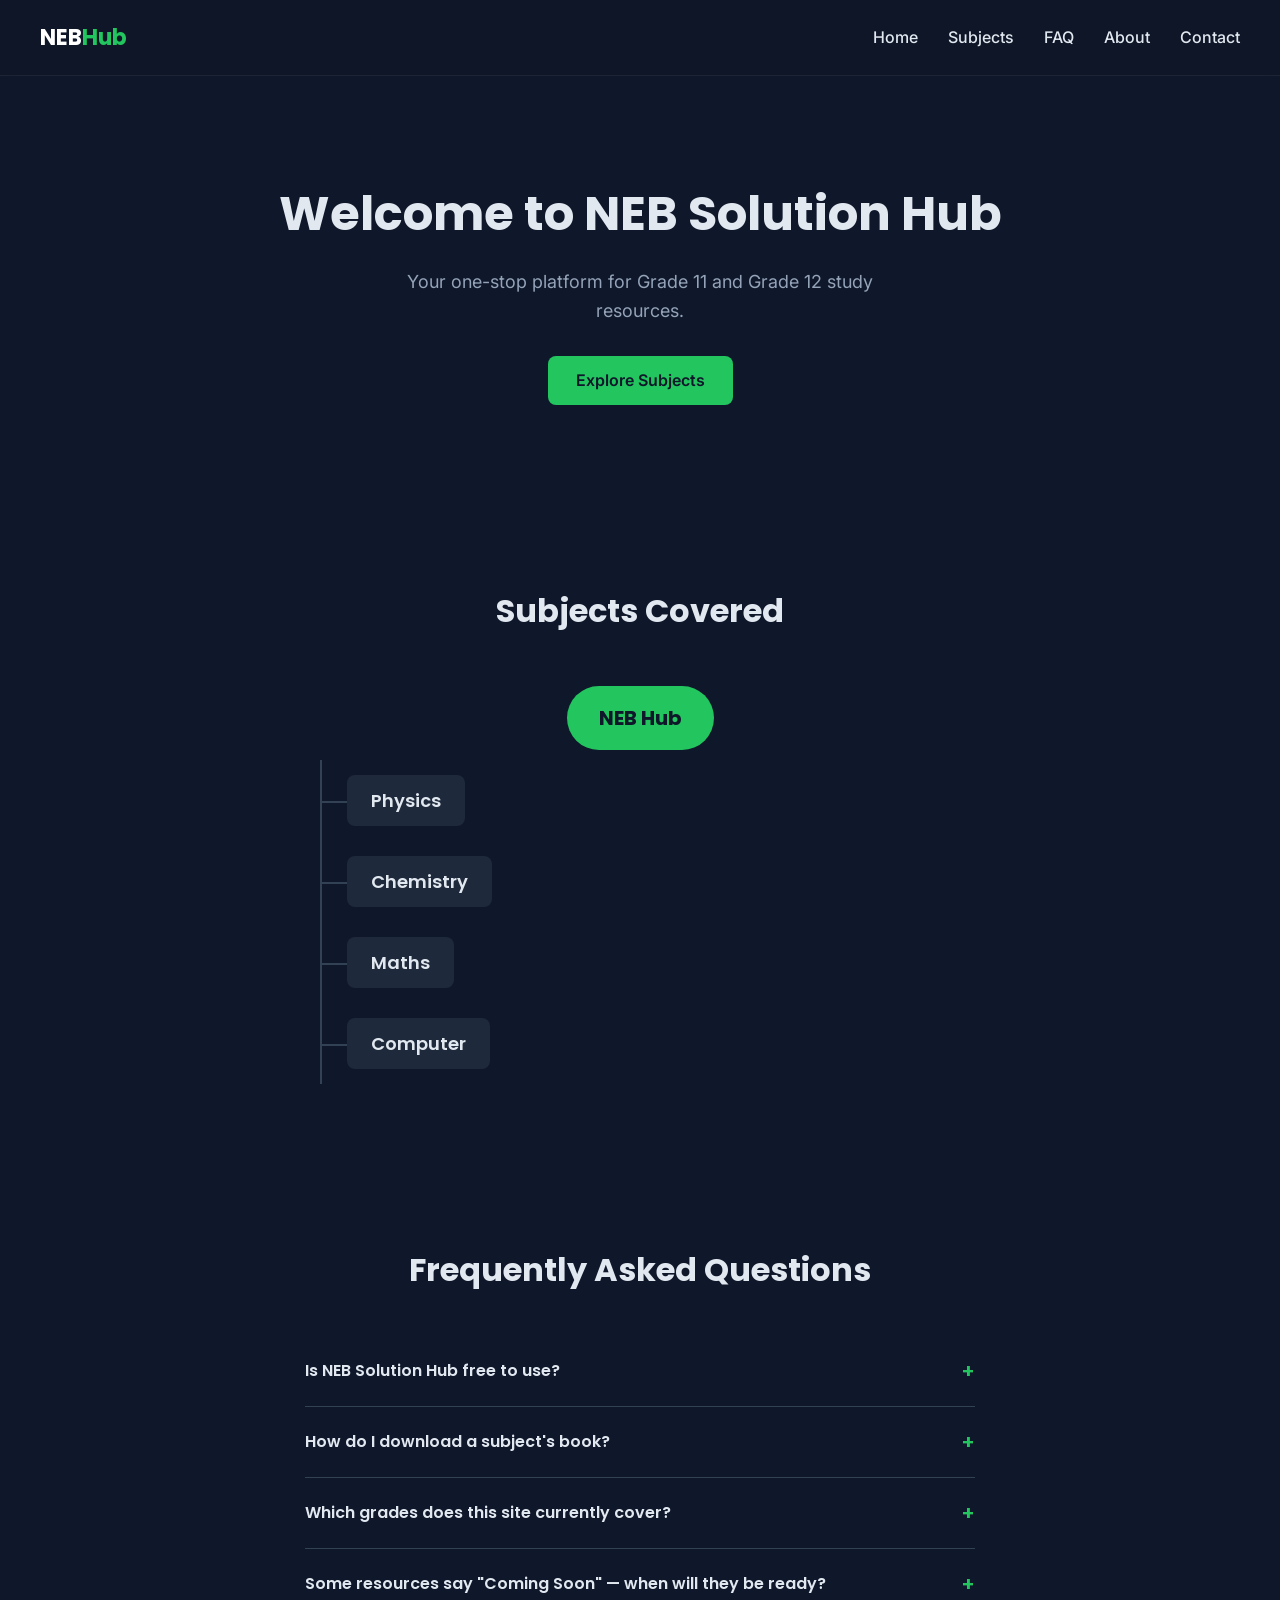
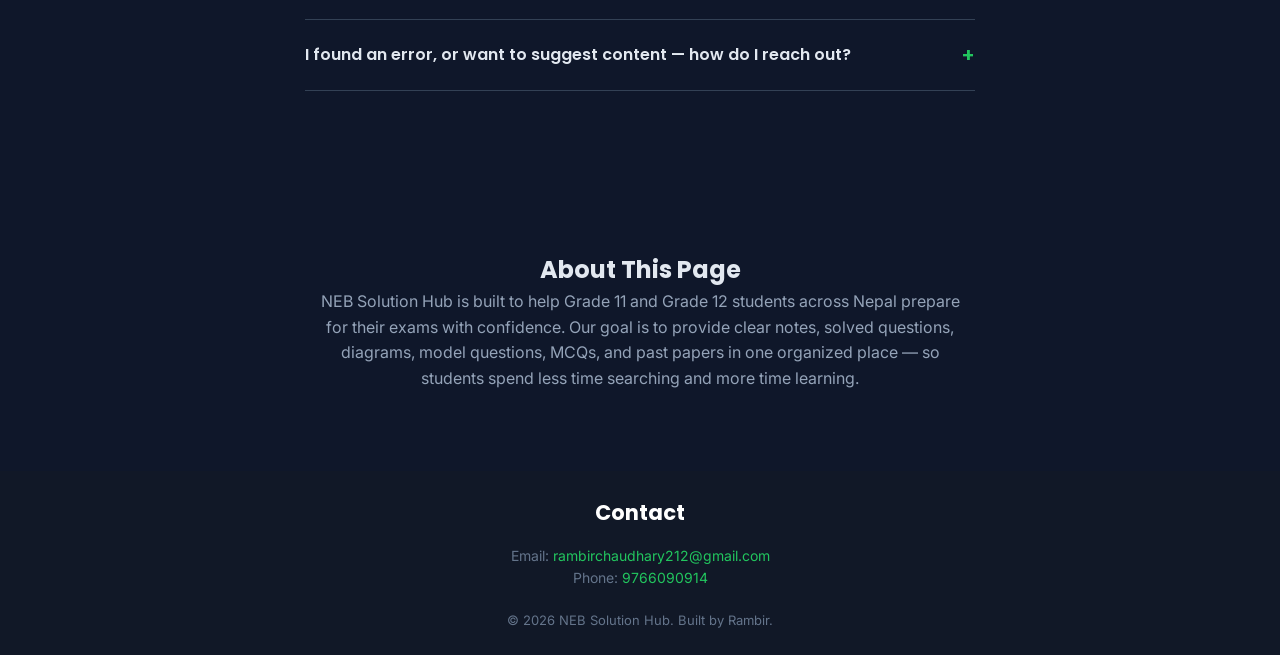
==== index.html @ 2cabda4e "Add Physics 2083 past paper with extracted diagrams" ====
<!DOCTYPE html>
<html lang="en">
<head>
    <meta charset="UTF-8">
    <meta name="viewport" content="width=device-width, initial-scale=1.0">
    <title>NEB Solution Hub — Grade 12 Study Resources</title>
    <meta name="description" content="Free notes, books, important questions, MCQs and past papers for NEB Grade 12 students in Nepal.">
    <link rel="preconnect" href="https://fonts.googleapis.com">
    <link href="https://fonts.googleapis.com/css2?family=Poppins:wght@400;600;700&family=Inter:wght@400;500&display=swap" rel="stylesheet">
    <link rel="stylesheet" href="style.css">
</head>
<body>

    <nav class="navbar">
        <div class="logo">NEB<span>Hub</span></div>
        <button class="hamburger" id="hamburger" aria-label="Toggle menu">☰</button>
        <ul class="nav-links" id="navLinks">
            <li><a href="#home">Home</a></li>
            <li><a href="#subjects">Subjects</a></li>
            <li><a href="#faq">FAQ</a></li>
            <li><a href="#about">About</a></li>
            <li><a href="#contact">Contact</a></li>
        </ul>
    </nav>

    <header class="hero reveal" id="home">
        <h1 class="glow">Welcome to NEB Solution Hub</h1>
        <p>Your one-stop platform for Grade 11 and Grade 12 study resources.</p>
        <a href="#subjects" class="btn">Explore Subjects</a>
    </header>

    <section class="subjects reveal" id="subjects" aria-label="Subjects">
        <h2>Subjects Covered</h2>
        <div class="mindmap" role="tree" aria-label="Subjects mindmap">
            <div class="mindmap-center">NEB Hub</div>

            <div class="branch" role="group">
                <button class="branch-node" role="treeitem" aria-expanded="false" aria-controls="physics-content">Physics</button>
                <ul class="branch-content" id="physics-content" role="group" aria-hidden="true">
                    <li><a href="https://drive.google.com/file/d/14cs50y17_Lu4z3P4TkeLwvMhn2gVadFA/preview" target="_blank" rel="noopener">Book</a></li>
                    <li class="sub-branch">
                        <button class="sub-node" aria-expanded="false" aria-controls="physics-notes">Notes</button>
                        <ul class="sub-content" id="physics-notes" aria-hidden="true">
                            <li><a href="#" class="disabled">Fluid Mechanics</a><span class="badge">Coming Soon</span></li>
                            <li><a href="#" class="disabled">Heat &amp; Thermodynamics</a><span class="badge">Coming Soon</span></li>
                            <li><a href="#" class="disabled">Magnetic Effect of Current</a><span class="badge">Coming Soon</span></li>
                            <li><a href="#" class="disabled">Electromagnetic Induction</a><span class="badge">Coming Soon</span></li>
                            <li><a href="#" class="disabled">Alternating Current</a><span class="badge">Coming Soon</span></li>
                            <li><a href="#" class="disabled">Wave Optics</a><span class="badge">Coming Soon</span></li>
                            <li><a href="#" class="disabled">Radioactivity</a><span class="badge">Coming Soon</span></li>
                            <li><a href="#" class="disabled">Recent Trends</a><span class="badge">Coming Soon</span></li>
                        </ul>
                    </li>
                    <li class="sub-branch">
                        <button class="sub-node" aria-expanded="false" aria-controls="physics-pyq">Past Year Questions</button>
                        <ul class="sub-content" id="physics-pyq" aria-hidden="true">
                            <li><a href="#" class="disabled">2080</a><span class="badge">Coming Soon</span></li>
                            <li><a href="#" class="disabled">2081</a><span class="badge">Coming Soon</span></li>
                            <li><a href="#" class="disabled">2082</a><span class="badge">Coming Soon</span></li>
                            <li><a href="physics-pyq-2083.html">2083</a></li>
                        </ul>
                    </li>
                    <li><a href="physics-important-questions.html">Important Questions</a></li>
                    <li><a href="#" class="disabled">MCQs</a><span class="badge">Coming Soon</span></li>
                </ul>
            </div>

            <div class="branch" role="group">
                <button class="branch-node" role="treeitem" aria-expanded="false" aria-controls="chem-content">Chemistry</button>
                <ul class="branch-content" id="chem-content" role="group" aria-hidden="true">
                    <li><a href="https://drive.google.com/file/d/1xIrG3vovuq2t8YGF7FEQQy5wIf400NCT/preview" target="_blank" rel="noopener">Book</a></li>
                    <li class="sub-branch">
                        <button class="sub-node" aria-expanded="false" aria-controls="chem-notes">Notes</button>
                        <ul class="sub-content" id="chem-notes" aria-hidden="true">
                            <li><a href="#" class="disabled">Chapter 1</a><span class="badge">Coming Soon</span></li>
                            <li><a href="#" class="disabled">Chapter 2</a><span class="badge">Coming Soon</span></li>
                            <li><a href="#" class="disabled">Chapter 3</a><span class="badge">Coming Soon</span></li>
                        </ul>
                    </li>
                    <li class="sub-branch">
                        <button class="sub-node" aria-expanded="false" aria-controls="chem-pyq">Past Year Questions</button>
                        <ul class="sub-content" id="chem-pyq" aria-hidden="true">
                            <li><a href="#" class="disabled">2080</a><span class="badge">Coming Soon</span></li>
                            <li><a href="#" class="disabled">2081</a><span class="badge">Coming Soon</span></li>
                            <li><a href="#" class="disabled">2082</a><span class="badge">Coming Soon</span></li>
                            <li><a href="#" class="disabled">2083</a><span class="badge">Coming Soon</span></li>
                        </ul>
                    </li>
                    <li><a href="#" class="disabled">Important Questions</a><span class="badge">Coming Soon</span></li>
                    <li><a href="#" class="disabled">MCQs</a><span class="badge">Coming Soon</span></li>
                </ul>
            </div>

            <div class="branch" role="group">
                <button class="branch-node" role="treeitem" aria-expanded="false" aria-controls="maths-content">Maths</button>
                <ul class="branch-content" id="maths-content" role="group" aria-hidden="true">
                    <li><a href="https://drive.google.com/file/d/1QlStA3qo0ZL1tvJtXgNIPATeb5RgpO9S/preview" target="_blank" rel="noopener">Book</a></li>
                    <li class="sub-branch">
                        <button class="sub-node" aria-expanded="false" aria-controls="maths-notes">Notes</button>
                        <ul class="sub-content" id="maths-notes" aria-hidden="true">
                            <li><a href="#" class="disabled">Chapter 1</a><span class="badge">Coming Soon</span></li>
                            <li><a href="#" class="disabled">Chapter 2</a><span class="badge">Coming Soon</span></li>
                            <li><a href="#" class="disabled">Chapter 3</a><span class="badge">Coming Soon</span></li>
                        </ul>
                    </li>
                    <li class="sub-branch">
                        <button class="sub-node" aria-expanded="false" aria-controls="maths-pyq">Past Year Questions</button>
                        <ul class="sub-content" id="maths-pyq" aria-hidden="true">
                            <li><a href="#" class="disabled">2080</a><span class="badge">Coming Soon</span></li>
                            <li><a href="#" class="disabled">2081</a><span class="badge">Coming Soon</span></li>
                            <li><a href="#" class="disabled">2082</a><span class="badge">Coming Soon</span></li>
                            <li><a href="#" class="disabled">2083</a><span class="badge">Coming Soon</span></li>
                        </ul>
                    </li>
                    <li><a href="#" class="disabled">Important Questions</a><span class="badge">Coming Soon</span></li>
                    <li><a href="#" class="disabled">MCQs</a><span class="badge">Coming Soon</span></li>
                </ul>
            </div>

            <div class="branch" role="group">
                <button class="branch-node" role="treeitem" aria-expanded="false" aria-controls="computer-content">Computer</button>
                <ul class="branch-content" id="computer-content" role="group" aria-hidden="true">
                    <li><a href="https://drive.google.com/file/d/1Hbg_aZfYuCqernWK-c2e-FSSJH11PEwf/preview" target="_blank" rel="noopener">Book</a></li>
                    <li class="sub-branch">
                        <button class="sub-node" aria-expanded="false" aria-controls="computer-notes">Notes</button>
                        <ul class="sub-content" id="computer-notes" aria-hidden="true">
                            <li><a href="#" class="disabled">Chapter 1</a><span class="badge">Coming Soon</span></li>
                            <li><a href="#" class="disabled">Chapter 2</a><span class="badge">Coming Soon</span></li>
                            <li><a href="#" class="disabled">Chapter 3</a><span class="badge">Coming Soon</span></li>
                        </ul>
                    </li>
                    <li class="sub-branch">
                        <button class="sub-node" aria-expanded="false" aria-controls="computer-pyq">Past Year Questions</button>
                        <ul class="sub-content" id="computer-pyq" aria-hidden="true">
                            <li><a href="#" class="disabled">2080</a><span class="badge">Coming Soon</span></li>
                            <li><a href="#" class="disabled">2081</a><span class="badge">Coming Soon</span></li>
                            <li><a href="#" class="disabled">2082</a><span class="badge">Coming Soon</span></li>
                            <li><a href="#" class="disabled">2083</a><span class="badge">Coming Soon</span></li>
                        </ul>
                    </li>
                    <li><a href="#" class="disabled">Important Questions</a><span class="badge">Coming Soon</span></li>
                    <li><a href="#" class="disabled">MCQs</a><span class="badge">Coming Soon</span></li>
                </ul>
            </div>
        </div>
    </section>

    <section class="faq reveal" id="faq">
        <h2>Frequently Asked Questions</h2>
        <div class="faq-list">
            <div class="faq-item">
                <button class="faq-question" aria-expanded="false">
                    Is NEB Solution Hub free to use?
                    <span class="faq-icon">+</span>
                </button>
                <div class="faq-answer">
                    <p>Yes, completely free. All notes, books, and question sets are freely accessible — no sign-up or payment required.</p>
                </div>
            </div>
            <div class="faq-item">
                <button class="faq-question" aria-expanded="false">
                    How do I download a subject's book?
                    <span class="faq-icon">+</span>
                </button>
                <div class="faq-answer">
                    <p>Tap on a subject in the mindmap above, then tap "Book." It opens directly in your browser via Google Drive, where you can read it or download it.</p>
                </div>
            </div>
            <div class="faq-item">
                <button class="faq-question" aria-expanded="false">
                    Which grades does this site currently cover?
                    <span class="faq-icon">+</span>
                </button>
                <div class="faq-answer">
                    <p>Right now, NEB Solution Hub focuses on Grade 12. Grade 11 resources are planned for a future update.</p>
                </div>
            </div>
            <div class="faq-item">
                <button class="faq-question" aria-expanded="false">
                    Some resources say "Coming Soon" — when will they be ready?
                    <span class="faq-icon">+</span>
                </button>
                <div class="faq-answer">
                    <p>This site is actively being built out chapter by chapter. Physics Important Questions are live now, with Notes, MCQs, and Past Year Questions being added progressively across all subjects.</p>
                </div>
            </div>
            <div class="faq-item">
                <button class="faq-question" aria-expanded="false">
                    I found an error, or want to suggest content — how do I reach out?
                    <span class="faq-icon">+</span>
                </button>
                <div class="faq-answer">
                    <p>Email or call using the contact details in the footer below — every suggestion genuinely helps improve the site for other students too.</p>
                </div>
            </div>
        </div>
    </section>

    <section class="about reveal" id="about">
        <h2>About This Page</h2>
        <p class="about-text">
            NEB Solution Hub is built to help Grade 11 and Grade 12 students across Nepal
            prepare for their exams with confidence. Our goal is to provide clear notes,
            solved questions, diagrams, model questions, MCQs, and past papers in one
            organized place — so students spend less time searching and more time learning.
        </p>
    </section>

    <footer class="reveal" id="contact">
        <h2>Contact</h2>
        <p>Email: <a href="mailto:rambirchaudhary212@gmail.com">rambirchaudhary212@gmail.com</a></p>
        <p>Phone: <a href="tel:+9779766090914">9766090914</a></p>
        <p class="copyright">&copy; 2026 NEB Solution Hub. Built by Rambir.</p>
    </footer>

    <button id="backToTop" class="back-to-top" aria-label="Back to top">↑</button>

    <script src="script.js" defer></script>

</body>
</html>
---- style.css ----
:root {
    --color-bg: #0f172a;
    --color-bg-alt: #111827;
    --color-card: #1e293b;
    --color-card-hover: #24324a;
    --color-accent: #22c55e;
    --color-accent-dark: #16a34a;
    --color-accent-rgb: 34, 197, 94;
    --color-text: #e2e8f0;
    --color-text-muted: #94a3b8;
    --color-text-disabled: #475569;
    --color-text-disabled-alt: #64748b;
    --color-border: #334155;

    --font-heading: 'Poppins', sans-serif;
    --font-body: 'Inter', sans-serif;
}

* {
    margin: 0;
    padding: 0;
    box-sizing: border-box;
}

body {
    font-family: var(--font-body);
    background-color: var(--color-bg);
    color: var(--color-text);
    line-height: 1.6;
}

h1, h2, h3, .logo {
    font-family: var(--font-heading);
}

/* Scroll Reveal */
.reveal {
    opacity: 0;
    transform: translateY(30px);
    transition: opacity 0.7s ease, transform 0.7s ease;
}

.reveal.visible {
    opacity: 1;
    transform: translateY(0);
}

/* Navbar */
.navbar {
    display: flex;
    justify-content: space-between;
    align-items: center;
    padding: 20px 40px;
    background-color: rgba(17, 24, 39, 0.7);
    backdrop-filter: blur(10px);
    -webkit-backdrop-filter: blur(10px);
    border-bottom: 1px solid rgba(255, 255, 255, 0.06);
    position: sticky;
    top: 0;
    z-index: 10;
}

.logo {
    font-size: 22px;
    font-weight: 700;
    color: #fff;
}

.logo span {
    color: var(--color-accent);
}

.nav-links {
    list-style: none;
    display: flex;
    gap: 30px;
}

.nav-links a {
    color: var(--color-text);
    text-decoration: none;
    font-weight: 500;
    transition: color 0.3s ease;
}

.nav-links a:hover {
    color: var(--color-accent);
}

.hamburger {
    display: none;
    background: none;
    border: none;
    color: #fff;
    font-size: 26px;
    cursor: pointer;
}

@media (max-width: 768px) {
    .hamburger {
        display: block;
    }

    .nav-links {
        display: none;
        flex-direction: column;
        position: absolute;
        top: 70px;
        right: 0;
        background-color: var(--color-bg-alt);
        width: 200px;
        padding: 20px;
        gap: 20px;
        border-radius: 0 0 0 12px;
    }

    .nav-links.active {
        display: flex;
    }
}

/* Hero */
.hero {
    text-align: center;
    padding: 100px 20px;
}

.hero h1 {
    font-size: 48px;
    font-weight: 700;
    margin-bottom: 15px;
    transition: all 0.4s ease;
    display: inline-block;
    cursor: pointer;
}

.hero h1:hover {
    color: var(--color-accent);
    text-shadow: 0 0 10px var(--color-accent), 0 0 25px var(--color-accent), 0 0 45px var(--color-accent);
    transform: scale(1.03);
}

.hero p {
    font-size: 18px;
    color: var(--color-text-muted);
    max-width: 500px;
    margin: 0 auto 30px;
}

.btn {
    display: inline-block;
    padding: 12px 28px;
    background-color: var(--color-accent);
    color: var(--color-bg);
    font-weight: 600;
    text-decoration: none;
    border-radius: 8px;
    transition: all 0.3s ease;
}

.btn:hover {
    background-color: var(--color-accent-dark);
    transform: translateY(-3px);
    box-shadow: 0 10px 25px rgba(var(--color-accent-rgb), 0.35);
}

/* Subjects / Mindmap */
.subjects {
    padding: 80px 40px;
    text-align: center;
}

.subjects h2 {
    font-size: 32px;
    margin-bottom: 50px;
}

.mindmap {
    max-width: 700px;
    margin: 0 auto;
}

.mindmap-center {
    display: inline-block;
    background-color: var(--color-accent);
    color: var(--color-bg);
    font-family: var(--font-heading);
    font-weight: 700;
    font-size: 20px;
    padding: 16px 32px;
    border-radius: 50px;
    margin-bottom: 10px;
    transition: box-shadow 0.3s ease;
}

.mindmap-center:hover {
    box-shadow: 0 0 30px rgba(var(--color-accent-rgb), 0.5);
}

.branch {
    border-left: 2px solid var(--color-border);
    margin-left: 30px;
    padding-left: 25px;
    text-align: left;
    position: relative;
}

.branch-node, .sub-node {
    font-family: inherit;
    border: none;
    background: none;
}

.branch-node {
    display: inline-block;
    background-color: var(--color-card);
    color: var(--color-text);
    font-family: var(--font-heading);
    font-weight: 600;
    font-size: 18px;
    padding: 12px 24px;
    border-radius: 8px;
    margin: 15px 0;
    cursor: pointer;
    transition: all 0.3s ease;
    position: relative;
}

.branch-node::before {
    content: "";
    position: absolute;
    left: -25px;
    top: 50%;
    width: 25px;
    height: 2px;
    background-color: var(--color-border);
}

.branch-node:hover {
    background-color: var(--color-accent);
    color: var(--color-bg);
    transform: translateX(8px);
    box-shadow: 0 0 20px rgba(var(--color-accent-rgb), 0.35);
}

.branch-content {
    list-style: none;
    max-height: 0;
    overflow: hidden;
    transition: max-height 0.5s ease;
    padding-left: 20px;
    border-left: 2px dashed var(--color-border);
    margin-left: 10px;
}

.branch:hover .branch-content,
.branch.open .branch-content {
    max-height: 600px;
}

.branch-content li {
    margin: 12px 0;
    display: flex;
    align-items: center;
}

.branch-content a {
    color: var(--color-text-muted);
    text-decoration: none;
    font-size: 15px;
    padding-left: 15px;
    position: relative;
    transition: color 0.2s ease;
}

.branch-content a::before {
    content: "→";
    position: absolute;
    left: 0;
    color: var(--color-accent);
}

.branch-content a:hover {
    color: var(--color-accent);
}

.branch-content a.disabled {
    color: var(--color-text-disabled);
    pointer-events: none;
    cursor: not-allowed;
}

.branch-content a.disabled::before {
    color: var(--color-text-disabled);
}

.badge {
    font-size: 10px;
    font-weight: 600;
    background-color: var(--color-card);
    color: var(--color-text-disabled-alt);
    padding: 2px 8px;
    margin-left: 6px;
    border-radius: 20px;
    text-transform: uppercase;
    letter-spacing: 0.5px;
    vertical-align: middle;
}

/* Sub-branches */
.sub-branch {
    list-style: none;
    margin: 12px 0 !important;
}

.sub-node {
    display: inline-flex;
    align-items: center;
    color: var(--color-text-muted);
    font-size: 15px;
    cursor: pointer;
    padding-left: 15px;
    position: relative;
    transition: color 0.2s ease;
}

.sub-node::before {
    content: "→";
    position: absolute;
    left: 0;
    color: var(--color-accent);
}

.sub-node::after {
    content: "▸";
    margin-left: 8px;
    font-size: 11px;
    transition: transform 0.3s ease;
}

.sub-branch.open .sub-node::after {
    transform: rotate(90deg);
}

.sub-node:hover {
    color: var(--color-accent);
}

.sub-content {
    list-style: none;
    max-height: 0;
    overflow: hidden;
    transition: max-height 0.4s ease;
    padding-left: 25px;
    border-left: 1px dashed var(--color-border);
    margin-left: 10px;
    margin-top: 6px;
}

.sub-branch.open .sub-content {
    max-height: 400px;
}

/* Focus visibility for keyboard users */
.branch-node:focus-visible,
.sub-node:focus-visible,
.faq-question:focus-visible {
    outline: 2px solid var(--color-accent);
    outline-offset: 2px;
}

/* FAQ */
.faq {
    padding: 80px 40px;
    max-width: 750px;
    margin: 0 auto;
}

.faq h2 {
    text-align: center;
    font-size: 32px;
    margin-bottom: 40px;
}

.faq-item {
    border-bottom: 1px solid var(--color-border);
}

.faq-question {
    width: 100%;
    background: none;
    border: none;
    color: var(--color-text);
    font-family: var(--font-heading);
    font-size: 16px;
    font-weight: 600;
    text-align: left;
    padding: 20px 0;
    cursor: pointer;
    display: flex;
    justify-content: space-between;
    align-items: center;
}

.faq-icon {
    color: var(--color-accent);
    font-size: 20px;
    transition: transform 0.3s ease;
}

.faq-item.open .faq-icon {
    transform: rotate(45deg);
}

.faq-answer {
    max-height: 0;
    overflow: hidden;
    transition: max-height 0.4s ease;
}

.faq-item.open .faq-answer {
    max-height: 200px;
}

.faq-answer p {
    color: var(--color-text-muted);
    padding-bottom: 20px;
    font-size: 15px;
}

/* About */
.about {
    padding: 80px 40px;
    text-align: center;
}

.about-text {
    max-width: 650px;
    margin: 0 auto;
    color: var(--color-text-muted);
    font-size: 16px;
}

/* Footer / Contact */
footer {
    text-align: center;
    padding: 25px;
    background-color: var(--color-bg-alt);
    color: var(--color-text-disabled-alt);
    font-size: 14px;
}

footer h2 {
    margin-bottom: 15px;
    color: #fff;
}

footer a {
    color: var(--color-accent);
    text-decoration: none;
}

footer a:hover {
    text-decoration: underline;
}

footer .copyright {
    margin-top: 20px;
    color: var(--color-text-disabled-alt);
    font-size: 13px;
}

/* Back to Top */
.back-to-top {
    position: fixed;
    bottom: 25px;
    right: 25px;
    width: 45px;
    height: 45px;
    border-radius: 50%;
    background-color: var(--color-accent);
    color: var(--color-bg);
    border: none;
    font-size: 20px;
    font-weight: 700;
    cursor: pointer;
    opacity: 0;
    visibility: hidden;
    transform: translateY(10px);
    transition: all 0.3s ease;
    box-shadow: 0 4px 15px rgba(var(--color-accent-rgb), 0.4);
    z-index: 20;
}

.back-to-top.show {
    opacity: 1;
    visibility: visible;
    transform: translateY(0);
}

.back-to-top:hover {
    background-color: var(--color-accent-dark);
    transform: translateY(-3px);
}

/* Question pages (Physics Important Questions, etc.) */
.page-header {
    padding: 60px 40px 20px;
    text-align: center;
}

.page-header h1 {
    font-size: 36px;
    margin-bottom: 10px;
}

.page-header p {
    color: var(--color-text-muted);
}

.back-link {
    display: inline-block;
    margin-top: 15px;
    color: var(--color-accent);
    text-decoration: none;
    font-weight: 500;
}

.back-link:hover {
    text-decoration: underline;
}

.question-content {
    max-width: 800px;
    margin: 0 auto;
    padding: 20px 40px 80px;
}

.chapter-block {
    margin-bottom: 50px;
}

.chapter-block h2 {
    color: var(--color-accent);
    font-size: 22px;
    margin-bottom: 20px;
    padding-bottom: 8px;
    border-bottom: 2px solid var(--color-border);
}

.question-list {
    list-style: none;
    counter-reset: question-counter;
}

.question-list > li {
    counter-increment: question-counter;
    margin-bottom: 22px;
    padding-left: 35px;
    position: relative;
    color: var(--color-text);
    font-size: 15px;
    line-height: 1.7;
}

.question-list > li::before {
    content: counter(question-counter) ".";
    position: absolute;
    left: 0;
    color: var(--color-accent);
    font-weight: 700;
}

.marks {
    display: inline-block;
    color: var(--color-text-muted);
    font-size: 13px;
    font-weight: 600;
    margin-left: 4px;
}

.sub-part {
    display: block;
    margin-top: 6px;
    padding-left: 15px;
}

@media print {
    .navbar, .back-to-top, .back-link { display: none; }
    body { background: #fff; color: #000; }
    .chapter-block { page-break-inside: avoid; }
}

/* Past Year Question pages */
.group-label {
    display: inline-block;
    background-color: var(--color-accent);
    color: var(--color-bg);
    font-family: var(--font-heading);
    font-weight: 700;
    font-size: 13px;
    padding: 4px 14px;
    border-radius: 20px;
    margin-bottom: 20px;
    text-transform: uppercase;
    letter-spacing: 0.5px;
}

.mcq-options {
    list-style: none;
    display: grid;
    grid-template-columns: repeat(2, 1fr);
    gap: 6px 20px;
    margin-top: 10px;
    padding-left: 0 !important;
}

.mcq-options li {
    color: var(--color-text-muted);
    font-size: 14px;
    counter-increment: none;
}

.mcq-options li::before {
    content: none !important;
}

.pyq-image {
    max-width: 100%;
    height: auto;
    display: block;
    margin: 16px 0;
    border-radius: 8px;
    border: 1px solid var(--color-border);
    background-color: #fff;
    padding: 10px;
}

.or-divider {
    text-align: center;
    color: var(--color-accent);
    font-family: var(--font-heading);
    font-weight: 700;
    margin: 25px 0;
    position: relative;
}

.or-divider::before, .or-divider::after {
    content: "";
    display: inline-block;
    width: 80px;
    height: 1px;
    background-color: var(--color-border);
    vertical-align: middle;
    margin: 0 12px;
}
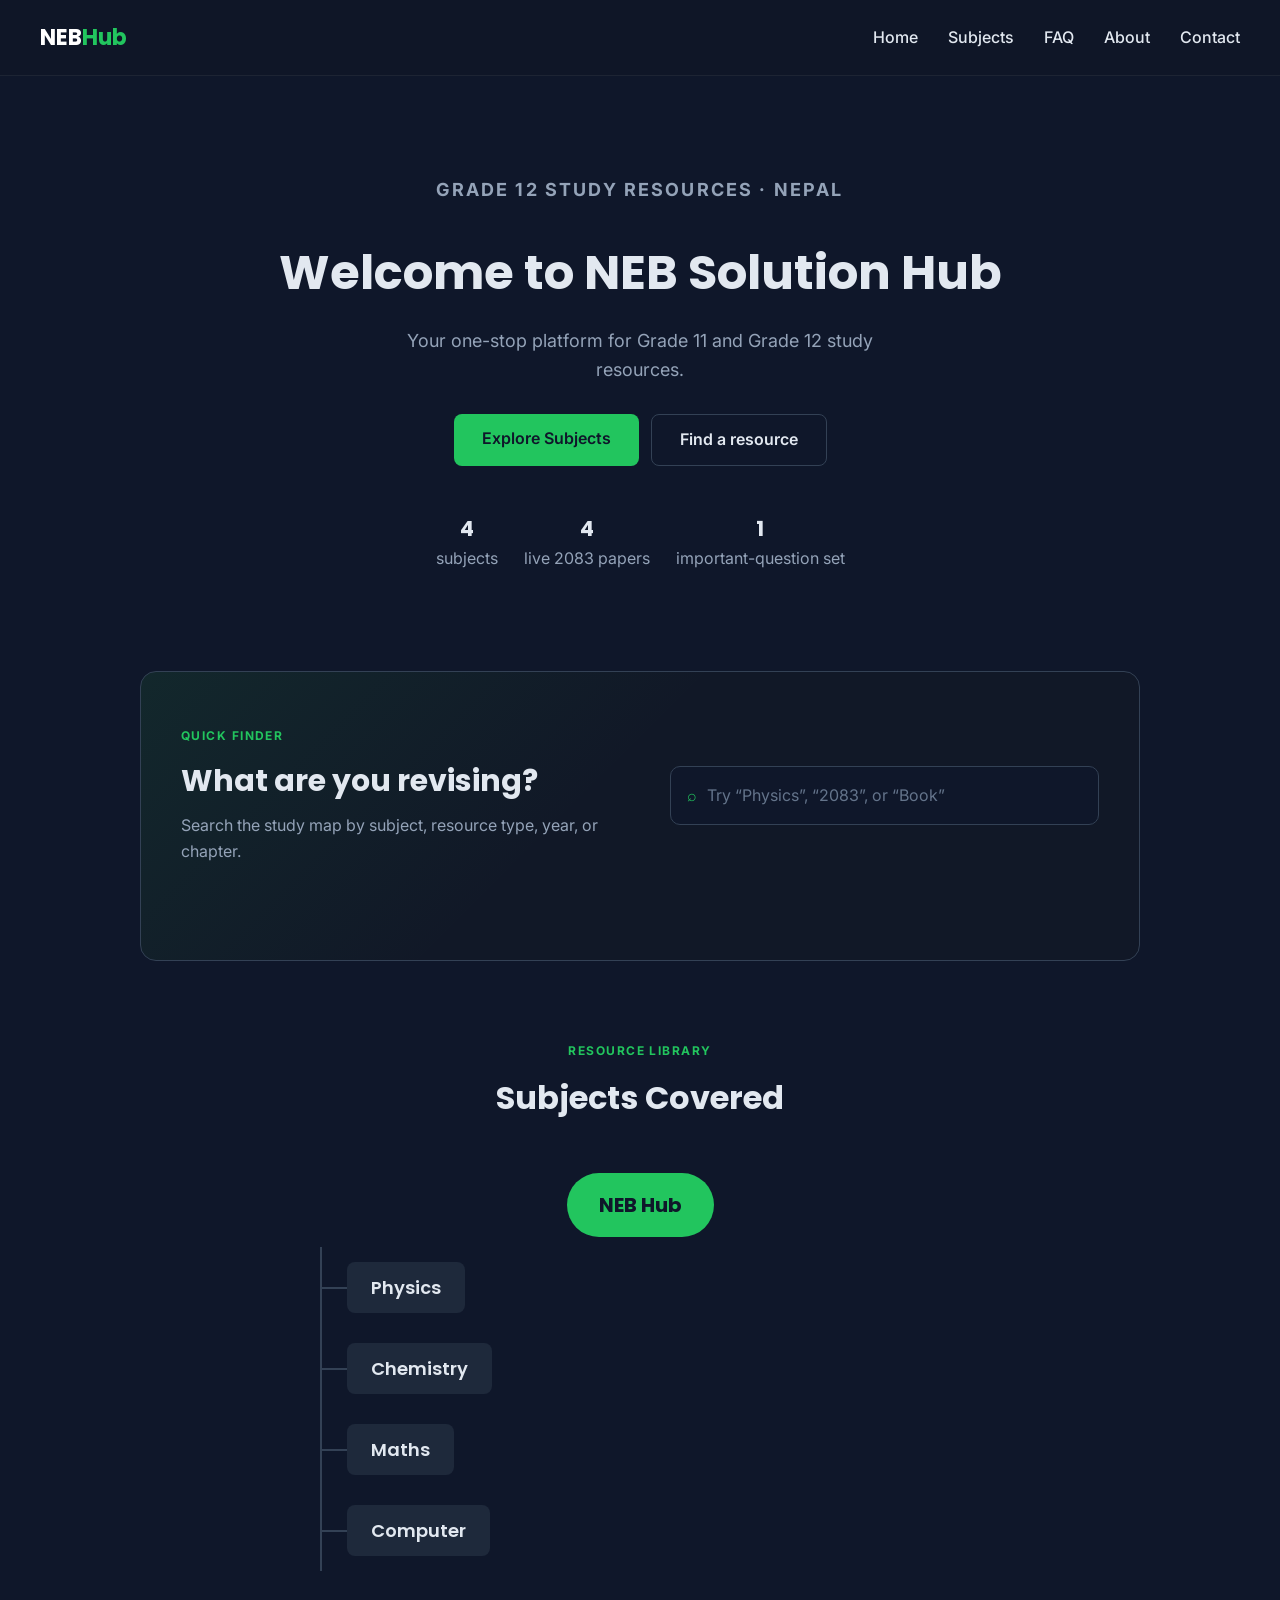
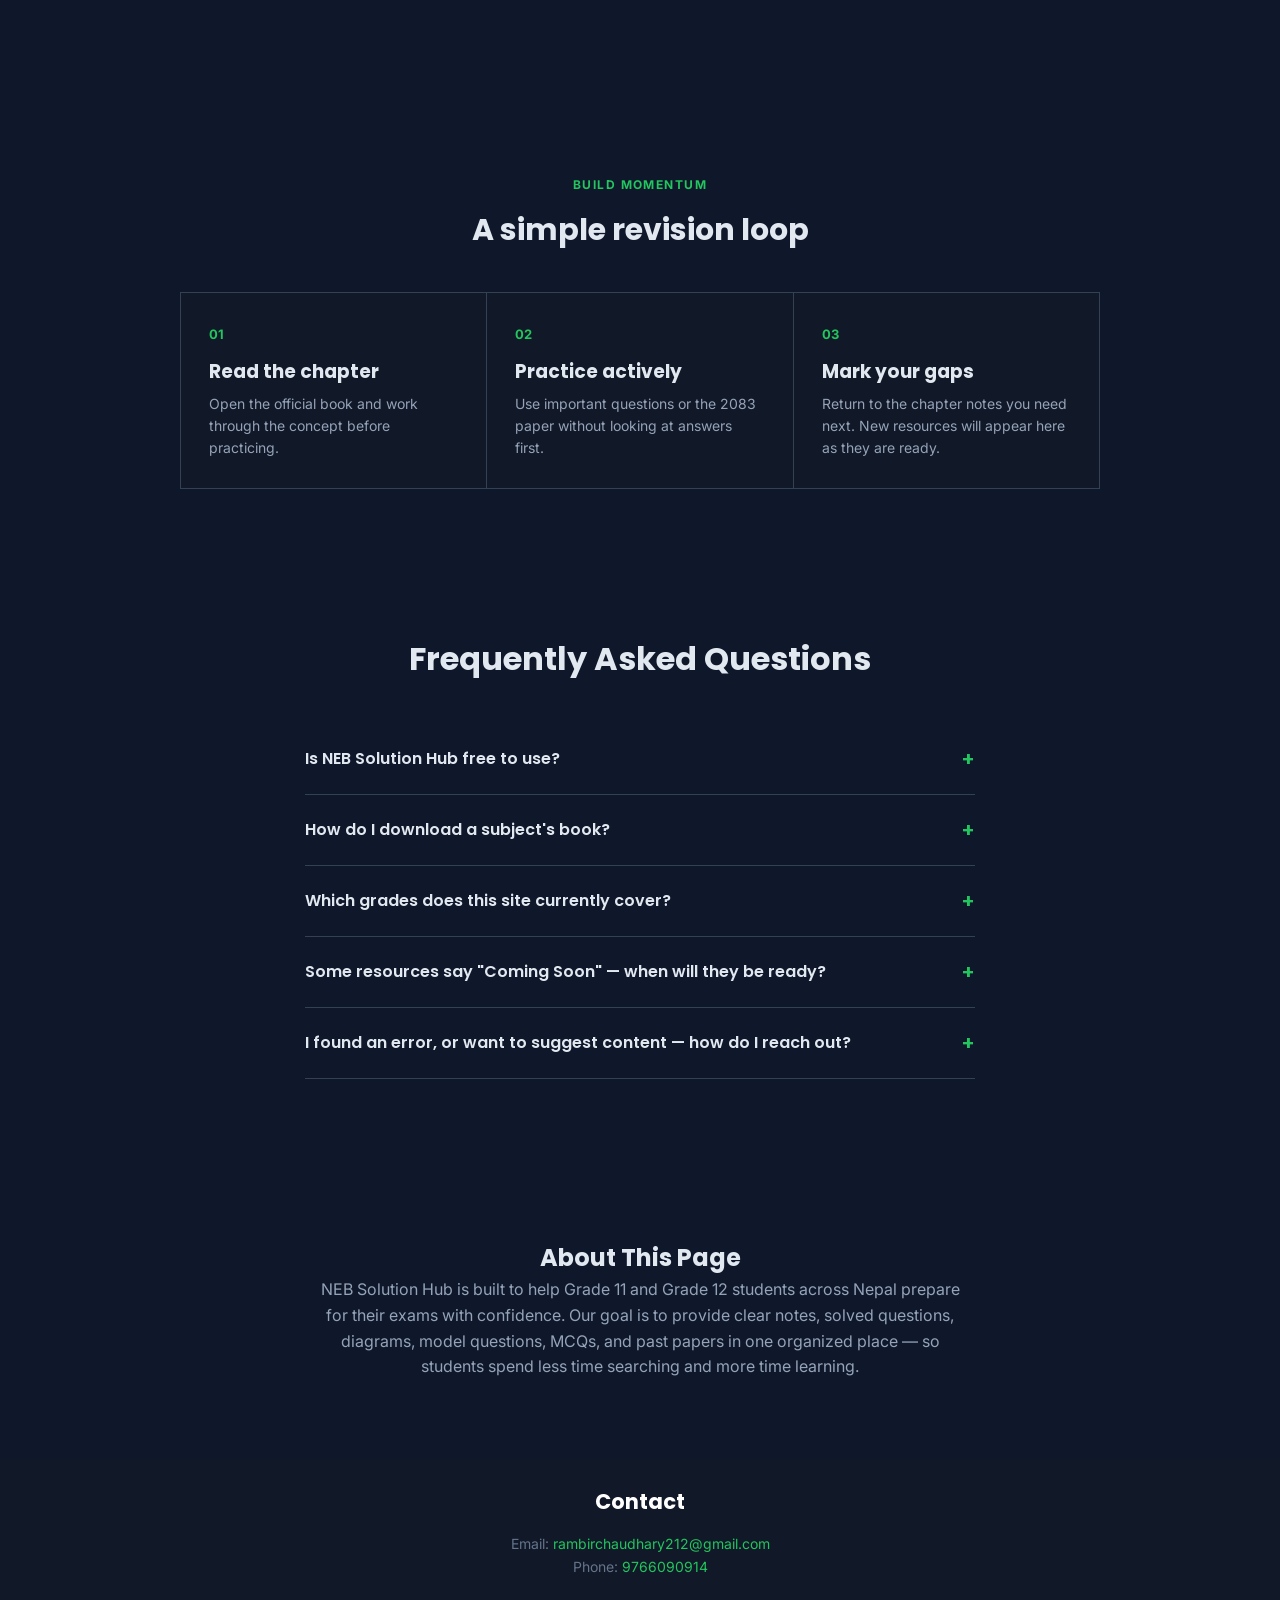
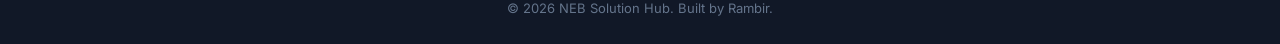
==== commit e8e927e8: "Improve resource discovery and accessibility" ====
--- a/index.html
+++ b/index.html
@@ -10,10 +10,11 @@
     <link rel="stylesheet" href="style.css">
 </head>
 <body>
-
-    <nav class="navbar">
-        <div class="logo">NEB<span>Hub</span></div>
-        <button class="hamburger" id="hamburger" aria-label="Toggle menu">☰</button>
+    <a class="skip-link" href="#main-content">Skip to main content</a>
+
+    <nav class="navbar" aria-label="Main navigation">
+        <a class="logo" href="#home" aria-label="NEB Solution Hub home">NEB<span>Hub</span></a>
+        <button class="hamburger" id="hamburger" aria-label="Open menu" aria-expanded="false" aria-controls="navLinks">☰</button>
         <ul class="nav-links" id="navLinks">
             <li><a href="#home">Home</a></li>
             <li><a href="#subjects">Subjects</a></li>
@@ -23,13 +24,23 @@
         </ul>
     </nav>
 
+    <main id="main-content">
     <header class="hero reveal" id="home">
+        <p class="eyebrow">Grade 12 study resources · Nepal</p>
         <h1 class="glow">Welcome to NEB Solution Hub</h1>
         <p>Your one-stop platform for Grade 11 and Grade 12 study resources.</p>
-        <a href="#subjects" class="btn">Explore Subjects</a>
+        <div class="hero-actions"><a href="#subjects" class="btn">Explore Subjects</a><a href="#finder" class="btn btn-secondary">Find a resource</a></div>
+        <ul class="hero-stats" aria-label="Resource summary"><li><strong>4</strong> subjects</li><li><strong>4</strong> live 2083 papers</li><li><strong>1</strong> important-question set</li></ul>
     </header>
 
+    <section class="finder reveal" id="finder" aria-labelledby="finder-title">
+        <div><p class="eyebrow">Quick finder</p><h2 id="finder-title">What are you revising?</h2><p>Search the study map by subject, resource type, year, or chapter.</p></div>
+        <label class="search-field" for="resourceSearch"><span class="sr-only">Search resources</span><span aria-hidden="true">⌕</span><input id="resourceSearch" type="search" placeholder="Try “Physics”, “2083”, or “Book”" autocomplete="off"></label>
+        <p id="searchStatus" class="search-status" role="status" aria-live="polite"></p>
+    </section>
+
     <section class="subjects reveal" id="subjects" aria-label="Subjects">
+        <p class="eyebrow">Resource library</p>
         <h2>Subjects Covered</h2>
         <div class="mindmap" role="tree" aria-label="Subjects mindmap">
             <div class="mindmap-center">NEB Hub</div>
@@ -83,7 +94,7 @@
                             <li><a href="#" class="disabled">2080</a><span class="badge">Coming Soon</span></li>
                             <li><a href="#" class="disabled">2081</a><span class="badge">Coming Soon</span></li>
                             <li><a href="#" class="disabled">2082</a><span class="badge">Coming Soon</span></li>
-                            <li><a href="#" class="disabled">2083</a><span class="badge">Coming Soon</span></li>
+                            <li><a href="chemistry-pyq-2083.html">2083</a></li>
                         </ul>
                     </li>
                     <li><a href="#" class="disabled">Important Questions</a><span class="badge">Coming Soon</span></li>
@@ -109,7 +120,7 @@
                             <li><a href="#" class="disabled">2080</a><span class="badge">Coming Soon</span></li>
                             <li><a href="#" class="disabled">2081</a><span class="badge">Coming Soon</span></li>
                             <li><a href="#" class="disabled">2082</a><span class="badge">Coming Soon</span></li>
-                            <li><a href="#" class="disabled">2083</a><span class="badge">Coming Soon</span></li>
+                            <li><a href="maths-pyq-2083.html">2083</a></li>
                         </ul>
                     </li>
                     <li><a href="#" class="disabled">Important Questions</a><span class="badge">Coming Soon</span></li>
@@ -135,7 +146,7 @@
                             <li><a href="#" class="disabled">2080</a><span class="badge">Coming Soon</span></li>
                             <li><a href="#" class="disabled">2081</a><span class="badge">Coming Soon</span></li>
                             <li><a href="#" class="disabled">2082</a><span class="badge">Coming Soon</span></li>
-                            <li><a href="#" class="disabled">2083</a><span class="badge">Coming Soon</span></li>
+                            <li><a href="computer-pyq-2083.html">2083</a></li>
                         </ul>
                     </li>
                     <li><a href="#" class="disabled">Important Questions</a><span class="badge">Coming Soon</span></li>
@@ -143,6 +154,11 @@
                 </ul>
             </div>
         </div>
+    </section>
+
+    <section class="study-plan reveal" aria-labelledby="study-plan-title">
+        <div><p class="eyebrow">Build momentum</p><h2 id="study-plan-title">A simple revision loop</h2></div>
+        <ol><li><span>01</span><h3>Read the chapter</h3><p>Open the official book and work through the concept before practicing.</p></li><li><span>02</span><h3>Practice actively</h3><p>Use important questions or the 2083 paper without looking at answers first.</p></li><li><span>03</span><h3>Mark your gaps</h3><p>Return to the chapter notes you need next. New resources will appear here as they are ready.</p></li></ol>
     </section>
 
     <section class="faq reveal" id="faq">
@@ -206,6 +222,8 @@
         </p>
     </section>
 
+    </main>
+
     <footer class="reveal" id="contact">
         <h2>Contact</h2>
         <p>Email: <a href="mailto:rambirchaudhary212@gmail.com">rambirchaudhary212@gmail.com</a></p>
@@ -218,4 +236,4 @@
     <script src="script.js" defer></script>
 
 </body>
-</html>+</html>
--- a/style.css
+++ b/style.css
@@ -653,4 +653,57 @@
     background-color: var(--color-border);
     vertical-align: middle;
     margin: 0 12px;
-}+}
+
+/* Code snippets in question papers */
+.code-block {
+    display: block;
+    background-color: var(--color-bg-alt);
+    border: 1px solid var(--color-border);
+    border-radius: 6px;
+    padding: 12px 16px;
+    margin: 10px 0;
+    font-family: 'Courier New', monospace;
+    font-size: 13px;
+    color: #a5d6ff;
+    overflow-x: auto;
+    white-space: pre;
+}
+
+.mcq-options.code-options li {
+    font-family: 'Courier New', monospace;
+    font-size: 13px;
+}
+
+/* Growth layer: accessible navigation, resource finder, and study path */
+.skip-link { position: fixed; top: -60px; left: 20px; z-index: 100; padding: 10px 14px; border-radius: 6px; background: var(--color-accent); color: var(--color-bg); font-weight: 700; text-decoration: none; }
+.skip-link:focus { top: 20px; }
+.sr-only { position: absolute; width: 1px; height: 1px; padding: 0; margin: -1px; overflow: hidden; clip: rect(0, 0, 0, 0); white-space: nowrap; border: 0; }
+a.logo { text-decoration: none; }
+.eyebrow { color: var(--color-accent); font-size: 12px; font-weight: 700; letter-spacing: 0.12em; margin-bottom: 12px; text-transform: uppercase; }
+.hero-actions { display: flex; justify-content: center; gap: 12px; flex-wrap: wrap; }
+.btn-secondary { background: transparent; border: 1px solid var(--color-border); color: var(--color-text); }
+.btn-secondary:hover { background: var(--color-card); }
+.hero-stats { display: flex; justify-content: center; flex-wrap: wrap; gap: 26px; margin-top: 46px; color: var(--color-text-muted); list-style: none; }
+.hero-stats strong { color: var(--color-text); display: block; font-family: var(--font-heading); font-size: 21px; }
+.finder, .study-plan { max-width: 1000px; margin: 0 auto; padding: 54px 40px; }
+.finder { display: grid; grid-template-columns: 1fr 1fr; gap: 20px 60px; align-items: center; border: 1px solid var(--color-border); border-radius: 16px; background: linear-gradient(135deg, rgba(34, 197, 94, 0.09), transparent 45%), var(--color-bg-alt); }
+.finder h2, .study-plan h2 { font-size: 30px; margin-bottom: 8px; }
+.finder p:not(.eyebrow) { color: var(--color-text-muted); }
+.search-field { display: flex; align-items: center; gap: 10px; padding: 0 16px; background: var(--color-bg); border: 1px solid var(--color-border); border-radius: 10px; color: var(--color-accent); }
+.search-field:focus-within { border-color: var(--color-accent); box-shadow: 0 0 0 3px rgba(var(--color-accent-rgb), .14); }
+.search-field input { width: 100%; padding: 16px 0; border: 0; outline: 0; background: transparent; color: var(--color-text); font: inherit; }
+.search-field input::placeholder { color: var(--color-text-disabled-alt); }
+.search-status { grid-column: 2; min-height: 1.5em; color: var(--color-text-muted); font-size: 14px; }
+.branch.is-filtered-out, .branch-content li.is-filtered-out { display: none; }
+.branch.is-search-open .branch-content, .branch.is-search-open .sub-content { max-height: 1200px; }
+.study-plan { margin-top: 70px; margin-bottom: 10px; border: 0; border-radius: 0; background: transparent; }
+.study-plan > div { text-align: center; }
+.study-plan ol { display: grid; grid-template-columns: repeat(3, 1fr); gap: 1px; margin-top: 38px; padding: 1px; list-style: none; background: var(--color-border); }
+.study-plan li { padding: 28px; background: var(--color-bg-alt); }
+.study-plan li span { color: var(--color-accent); font-weight: 700; font-size: 13px; }
+.study-plan h3 { margin: 10px 0 6px; }
+.study-plan li p { color: var(--color-text-muted); font-size: 14px; }
+@media (max-width: 768px) { .finder, .study-plan { margin-left: 20px; margin-right: 20px; padding: 35px 22px; } .finder { display: block; } .search-field { margin-top: 24px; } .search-status { margin-top: 12px; } .study-plan ol { grid-template-columns: 1fr; } }
+@media (hover: none) { .branch:hover .branch-content { max-height: 0; } }
+@media (prefers-reduced-motion: reduce) { *, *::before, *::after { scroll-behavior: auto !important; transition-duration: 0.01ms !important; animation-duration: 0.01ms !important; } }
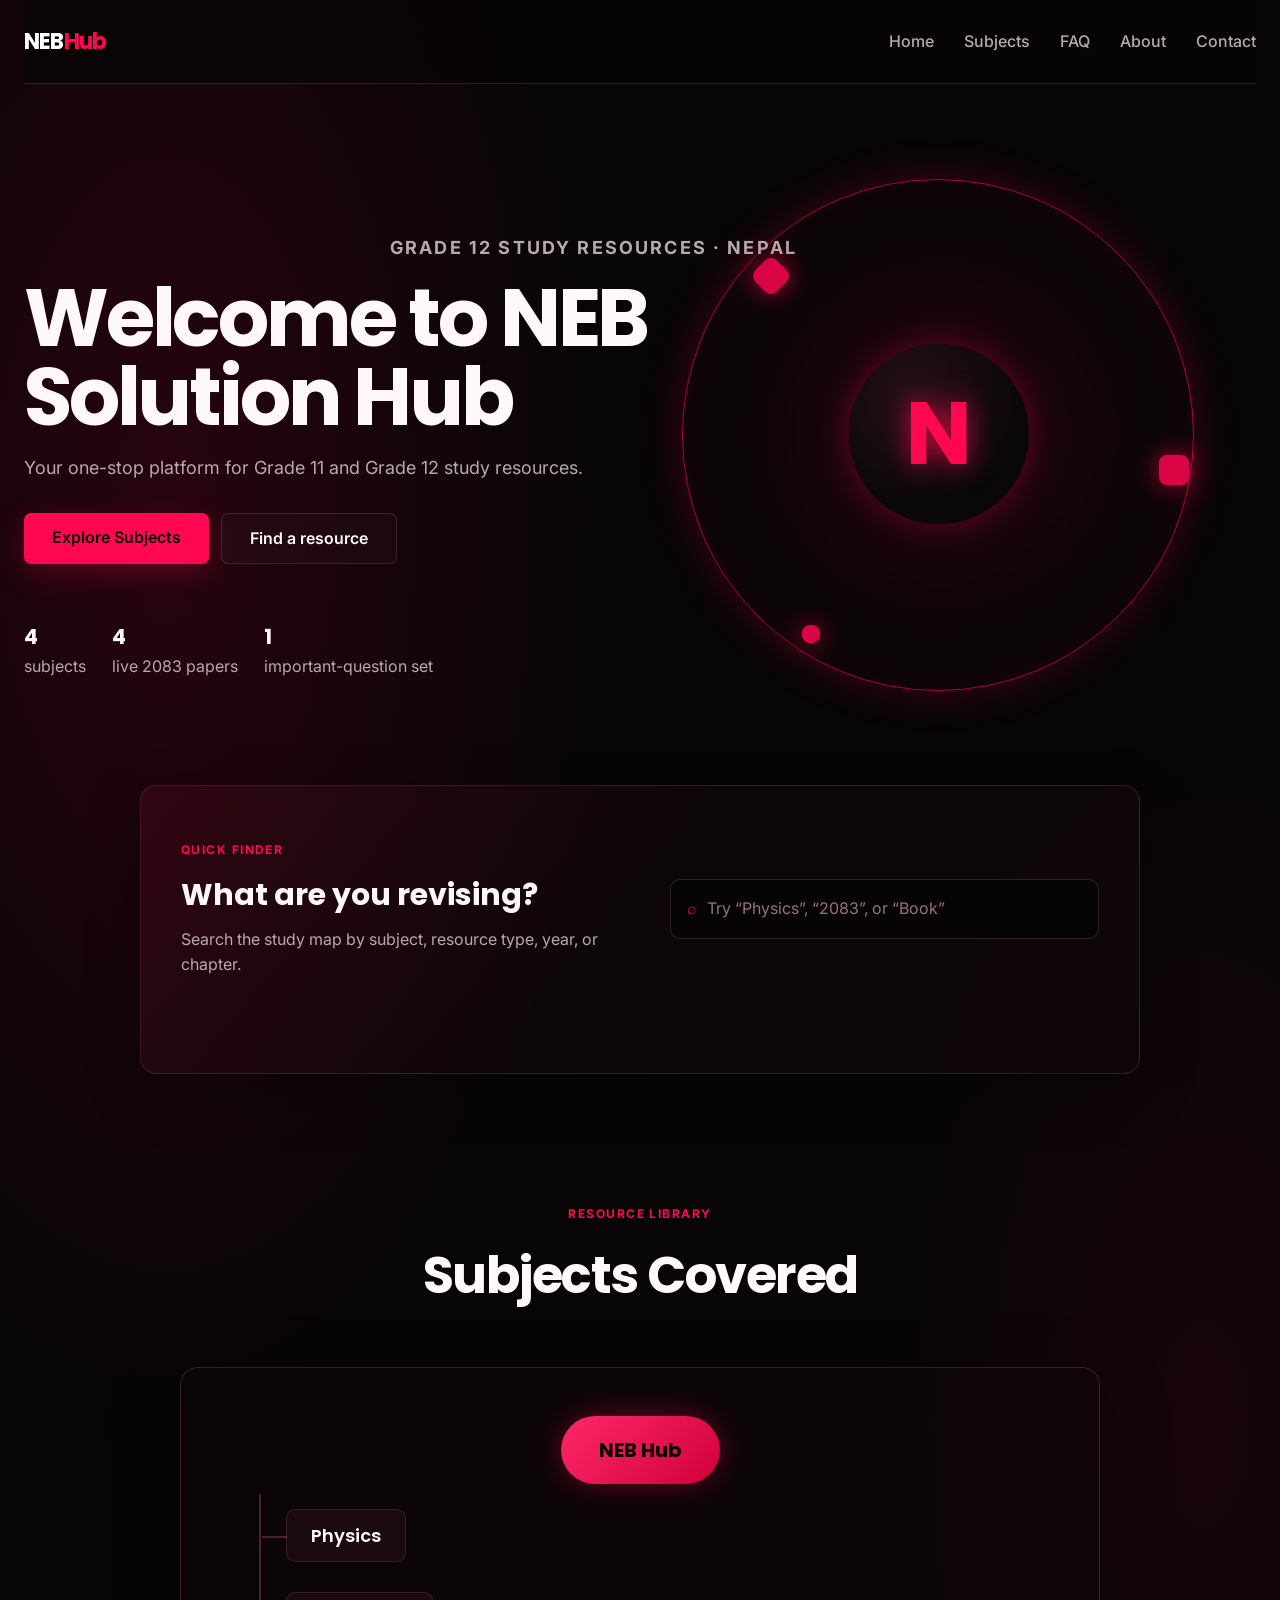
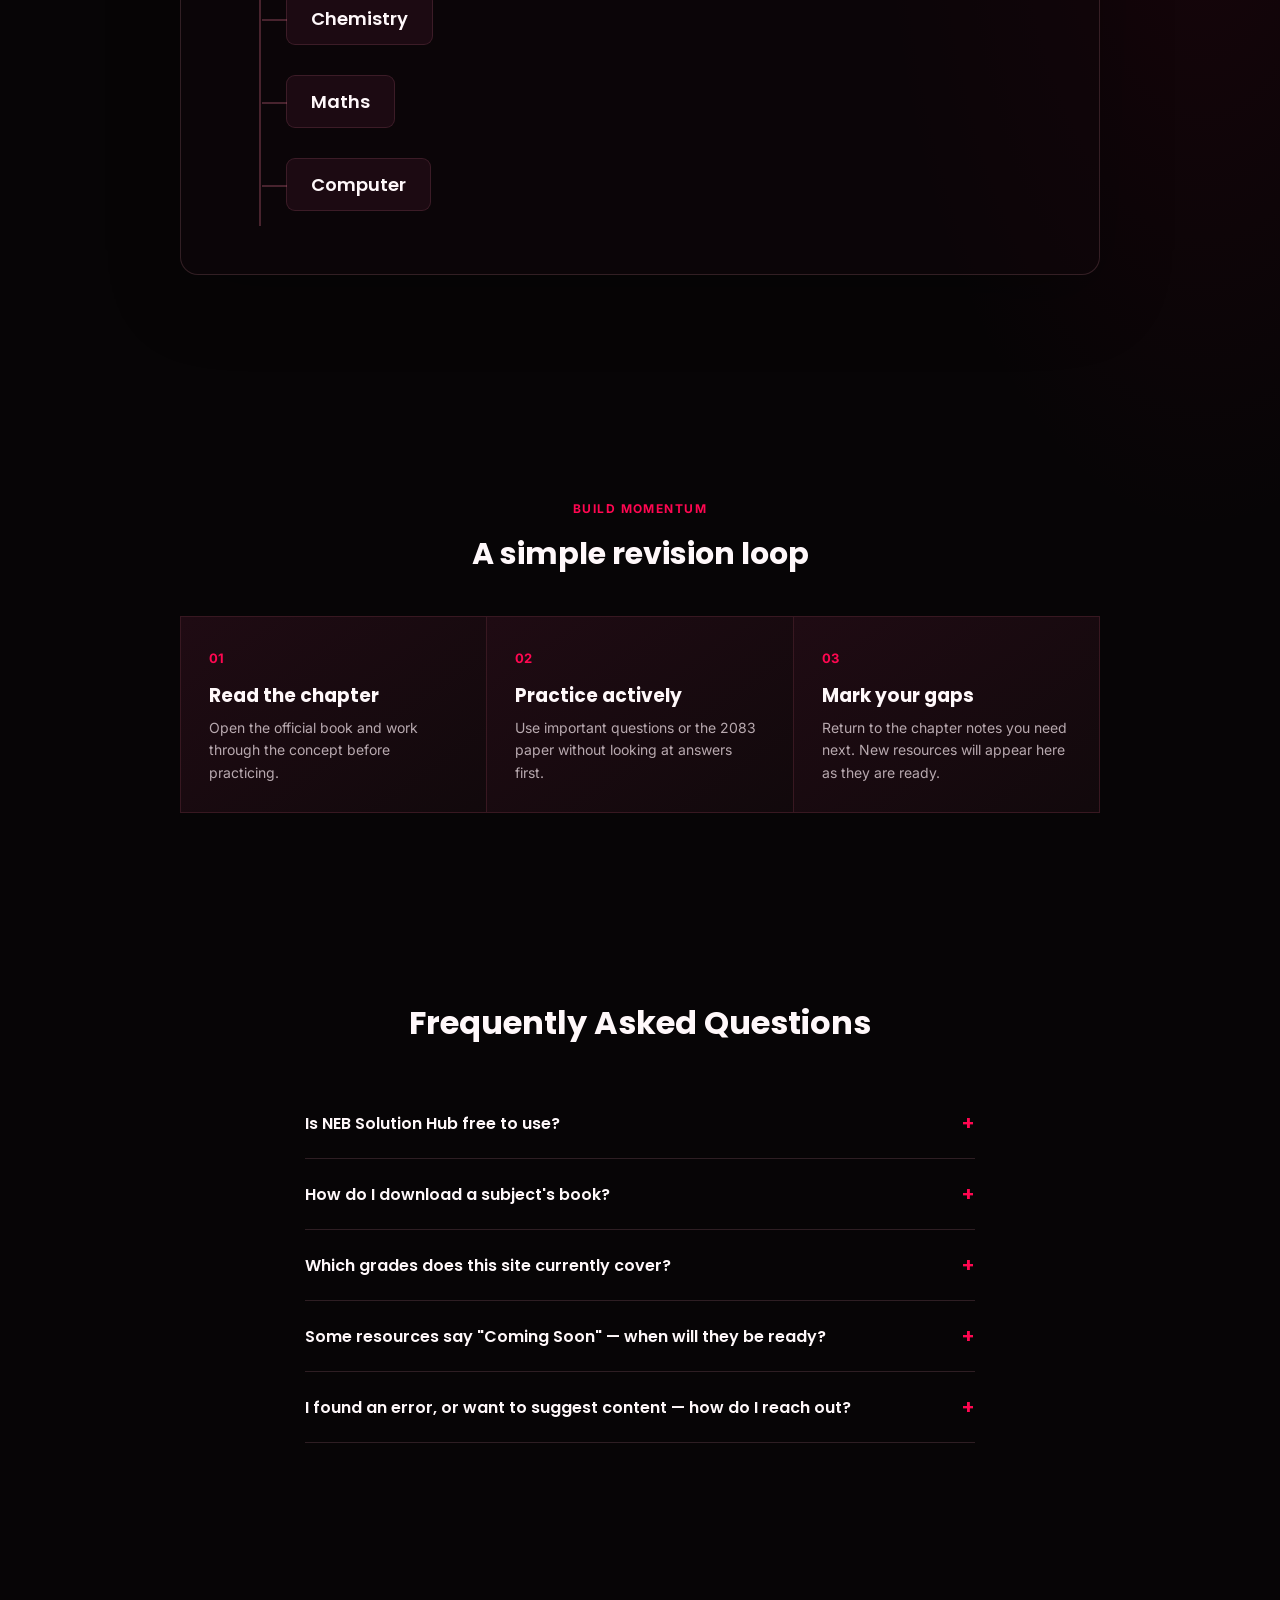
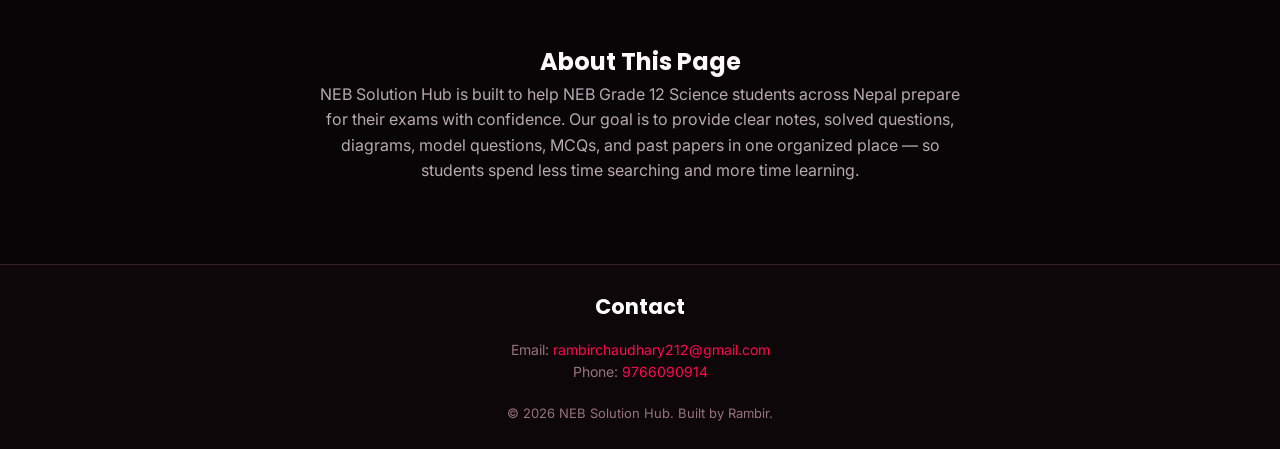
==== commit a6e38f03: "Redesign site with premium neon visual system" ====
--- a/index.html
+++ b/index.html
@@ -26,6 +26,9 @@
 
     <main id="main-content">
     <header class="hero reveal" id="home">
+        <div class="hero-orbit" aria-hidden="true">
+            <span class="orbit-core">N</span><i class="orbit-dot dot-one"></i><i class="orbit-dot dot-two"></i><i class="orbit-dot dot-three"></i>
+        </div>
         <p class="eyebrow">Grade 12 study resources · Nepal</p>
         <h1 class="glow">Welcome to NEB Solution Hub</h1>
         <p>Your one-stop platform for Grade 11 and Grade 12 study resources.</p>
@@ -215,7 +218,7 @@
     <section class="about reveal" id="about">
         <h2>About This Page</h2>
         <p class="about-text">
-            NEB Solution Hub is built to help Grade 11 and Grade 12 students across Nepal
+            NEB Solution Hub is built to help NEB Grade 12 Science students across Nepal
             prepare for their exams with confidence. Our goal is to provide clear notes,
             solved questions, diagrams, model questions, MCQs, and past papers in one
             organized place — so students spend less time searching and more time learning.
--- a/style.css
+++ b/style.css
@@ -253,7 +253,6 @@
     margin-left: 10px;
 }
 
-.branch:hover .branch-content,
 .branch.open .branch-content {
     max-height: 600px;
 }
@@ -705,5 +704,101 @@
 .study-plan h3 { margin: 10px 0 6px; }
 .study-plan li p { color: var(--color-text-muted); font-size: 14px; }
 @media (max-width: 768px) { .finder, .study-plan { margin-left: 20px; margin-right: 20px; padding: 35px 22px; } .finder { display: block; } .search-field { margin-top: 24px; } .search-status { margin-top: 12px; } .study-plan ol { grid-template-columns: 1fr; } }
-@media (hover: none) { .branch:hover .branch-content { max-height: 0; } }
 @media (prefers-reduced-motion: reduce) { *, *::before, *::after { scroll-behavior: auto !important; transition-duration: 0.01ms !important; animation-duration: 0.01ms !important; } }
+
+/* The ARIA state is the single source of truth for expanded resource panels. */
+.branch-content[aria-hidden="false"] { max-height: 1200px; }
+.sub-content[aria-hidden="false"] { max-height: 900px; }
+
+/* Premium neon visual system inspired by the supplied reference: black glass, crimson glow, and calm motion. */
+:root {
+    --color-bg: #070506;
+    --color-bg-alt: #10070b;
+    --color-card: rgba(30, 12, 18, 0.78);
+    --color-card-hover: #281019;
+    --color-accent: #ff0751;
+    --color-accent-dark: #ce003c;
+    --color-accent-rgb: 255, 7, 81;
+    --color-text: #fff8fa;
+    --color-text-muted: #b8a9af;
+    --color-text-disabled: #6e515b;
+    --color-text-disabled-alt: #98727e;
+    --color-border: rgba(255, 159, 188, 0.16);
+}
+
+html { scroll-behavior: smooth; }
+body {
+    min-width: 320px;
+    overflow-x: hidden;
+    background:
+        radial-gradient(ellipse 48% 35% at 13% 14%, rgba(188, 0, 54, .18), transparent 72%),
+        radial-gradient(ellipse 35% 27% at 94% 39%, rgba(145, 0, 45, .12), transparent 72%),
+        var(--color-bg);
+}
+body::before {
+    content: "";
+    position: fixed;
+    inset: 0;
+    z-index: -1;
+    opacity: .18;
+    pointer-events: none;
+    background-image: linear-gradient(rgba(255,255,255,.05) 1px, transparent 1px), linear-gradient(90deg, rgba(255,255,255,.05) 1px, transparent 1px);
+    background-size: 70px 70px;
+    mask-image: linear-gradient(to bottom, black, transparent 72%);
+}
+
+.navbar {
+    width: min(1240px, calc(100% - 48px));
+    margin: 0 auto;
+    padding: 24px 0;
+    background: rgba(7, 5, 6, .72);
+    border-bottom-color: var(--color-border);
+}
+.logo { letter-spacing: -.8px; }
+.nav-links a { position: relative; color: var(--color-text-muted); }
+.nav-links a::after { content: ""; position: absolute; left: 0; bottom: -9px; width: 100%; height: 2px; background: var(--color-accent); box-shadow: 0 0 12px var(--color-accent); transform: scaleX(0); transform-origin: left; transition: transform .25s ease; }
+.nav-links a:hover::after, .nav-links a:focus-visible::after { transform: scaleX(1); }
+
+.hero {
+    position: relative;
+    min-height: 650px;
+    width: min(1240px, calc(100% - 48px));
+    margin: 0 auto;
+    padding: 150px 0 105px;
+    text-align: left;
+    isolation: isolate;
+}
+.hero::before { content: ""; position: absolute; z-index: -1; width: 510px; height: 510px; right: 5%; top: 95px; border: 1px solid rgba(255, 7, 81, .65); border-radius: 50%; box-shadow: inset 0 0 70px rgba(255, 7, 81, .08), 0 0 42px rgba(255, 7, 81, .23); animation: breathe 4.5s ease-in-out infinite; }
+.hero::after { content: ""; position: absolute; z-index: -2; width: 530px; height: 530px; right: 4%; top: 85px; border-radius: 50%; background: radial-gradient(circle, rgba(255,7,81,.13), transparent 64%); filter: blur(10px); }
+.hero .eyebrow { margin-bottom: 15px; }
+.hero h1 { max-width: 700px; font-size: clamp(3.2rem, 6.3vw, 5.85rem); line-height: .98; letter-spacing: -3.2px; margin-bottom: 18px; }
+.hero h1.glow:hover { color: var(--color-text); transform: none; text-shadow: none; }
+.hero p:not(.eyebrow) { max-width: 560px; margin: 0 0 30px; font-size: 18px; }
+.hero-actions { justify-content: flex-start; }
+.btn { border-radius: 7px; box-shadow: 0 9px 28px rgba(var(--color-accent-rgb), .25); }
+.btn:hover { box-shadow: 0 11px 35px rgba(var(--color-accent-rgb), .48); }
+.btn-secondary { box-shadow: none; background: rgba(255,255,255,.02); }
+.hero-stats { justify-content: flex-start; margin-top: 56px; }
+.hero-orbit { position: absolute; right: 5%; top: 95px; width: 510px; height: 510px; display: grid; place-items: center; pointer-events: none; }
+.orbit-core { display: grid; place-items: center; width: 180px; height: 180px; border-radius: 50%; font-family: var(--font-heading); font-size: 88px; font-weight: 700; color: var(--color-accent); text-shadow: 0 0 28px rgba(255,7,81,.8); background: radial-gradient(circle at 35% 28%, #251016, #090708 67%); box-shadow: 0 0 32px rgba(255,7,81,.34); animation: float 5s ease-in-out infinite; }
+.orbit-dot { position: absolute; width: 30px; height: 30px; background: var(--color-accent); border-radius: 8px; opacity: .85; box-shadow: 0 0 24px rgba(255,7,81,.85); animation: float 4s ease-in-out infinite; }
+.dot-one { top: 16%; left: 14%; transform: rotate(45deg); }.dot-two { top: 54%; right: 1%; animation-delay: -1.5s; }.dot-three { bottom: 9%; left: 23%; width: 18px; height: 18px; animation-delay: -2.6s; }
+
+.finder { border-color: rgba(255, 68, 121, .22); background: linear-gradient(130deg, rgba(255, 7, 81, .12), transparent 47%), rgba(17, 7, 11, .72); box-shadow: 0 18px 55px rgba(0,0,0,.28); }
+.search-field { background: rgba(7,5,6,.7); }.search-field:focus-within { border-color: var(--color-accent); box-shadow: 0 0 0 3px rgba(var(--color-accent-rgb), .13), 0 0 22px rgba(var(--color-accent-rgb), .16); }
+.subjects { max-width: 1200px; margin: 0 auto; padding-top: 130px; }
+.subjects h2 { font-size: clamp(2.25rem, 4vw, 3.35rem); letter-spacing: -1.5px; }
+.mindmap { max-width: 920px; padding: 48px; border: 1px solid var(--color-border); border-radius: 18px; background: rgba(17,7,11,.5); box-shadow: 0 22px 75px rgba(0,0,0,.24); }
+.mindmap-center { padding: 18px 38px; background: linear-gradient(135deg, #ff2869, #d0003b); box-shadow: 0 0 30px rgba(255,7,81,.36); }
+.branch { border-left-color: rgba(255, 128, 160, .25); }.branch-node { background: rgba(32, 12, 20, .9); border: 1px solid rgba(255, 138, 169, .14); border-radius: 9px; }
+.branch-node::before { background-color: rgba(255, 128, 160, .25); }.branch-node:hover, .branch.open .branch-node { background: linear-gradient(135deg, #ff2869, #d0003b); color: white; box-shadow: 0 0 28px rgba(255,7,81,.27); transform: translateX(8px); }
+.branch-content, .sub-content { border-left-color: rgba(255, 128, 160, .22); }.branch-content a:hover, .sub-node:hover { color: #ff7ca8; }.badge { border: 1px solid rgba(255,255,255,.06); background: rgba(255,255,255,.05); }
+.study-plan { margin-top: 90px; }.study-plan ol { background: rgba(255, 102, 143, .2); }.study-plan li { background: linear-gradient(145deg, rgba(29, 10, 18, .9), rgba(12, 7, 9, .86)); transition: transform .25s ease, background .25s ease; }.study-plan li:hover { transform: translateY(-6px); background: linear-gradient(145deg, rgba(61, 12, 30, .9), rgba(20, 7, 12, .9)); }
+.faq, .about { padding-top: 120px; }.faq-item { border-color: var(--color-border); }.faq-question:hover { color: #ff7ca8; }
+footer { border-top: 1px solid var(--color-border); background: #0d0709; }
+.page-header { padding: 125px 40px 35px; background: radial-gradient(ellipse 40% 140% at 50% 0, rgba(255,7,81,.17), transparent 74%); }.page-header h1 { font-size: clamp(2.15rem, 4vw, 3.4rem); letter-spacing: -1.6px; }.question-content { padding-top: 55px; }.chapter-block { padding: 30px; border: 1px solid var(--color-border); border-radius: 14px; background: rgba(18, 8, 12, .64); }.chapter-block h2 { color: #ff6e9b; }.group-label { background: linear-gradient(135deg, #ff2869, #d0003b); }.code-block { background: #0c0809; border-color: rgba(255, 130, 162, .2); color: #ffb6cf; }
+.back-to-top { background: linear-gradient(135deg, #ff2869, #d0003b); }
+@keyframes float { 50% { translate: 0 -13px; } }
+@keyframes breathe { 50% { scale: 1.035; opacity: .72; } }
+@media (max-width: 860px) { .hero { min-height: auto; padding-top: 110px; padding-bottom: 80px; text-align: center; }.hero::before, .hero::after, .hero-orbit { opacity: .22; right: 50%; translate: 50% 0; }.hero h1, .hero p:not(.eyebrow) { margin-left: auto; margin-right: auto; }.hero-actions, .hero-stats { justify-content: center; }.mindmap { padding: 28px 20px; } }
+@media (max-width: 768px) { .navbar, .hero { width: min(100% - 40px, 1240px); }.navbar { padding: 18px 0; }.nav-links { top: 68px; right: 0; border: 1px solid var(--color-border); border-radius: 12px; background: rgba(15, 7, 10, .97); box-shadow: 0 15px 40px rgba(0,0,0,.45); }.hero h1 { letter-spacing: -2px; }.hero-orbit, .hero::before, .hero::after { width: 360px; height: 360px; top: 140px; }.orbit-core { width: 115px; height: 115px; font-size: 58px; }.subjects { padding: 90px 20px 70px; }.mindmap { padding: 25px 12px; }.chapter-block { padding: 22px 17px; } }
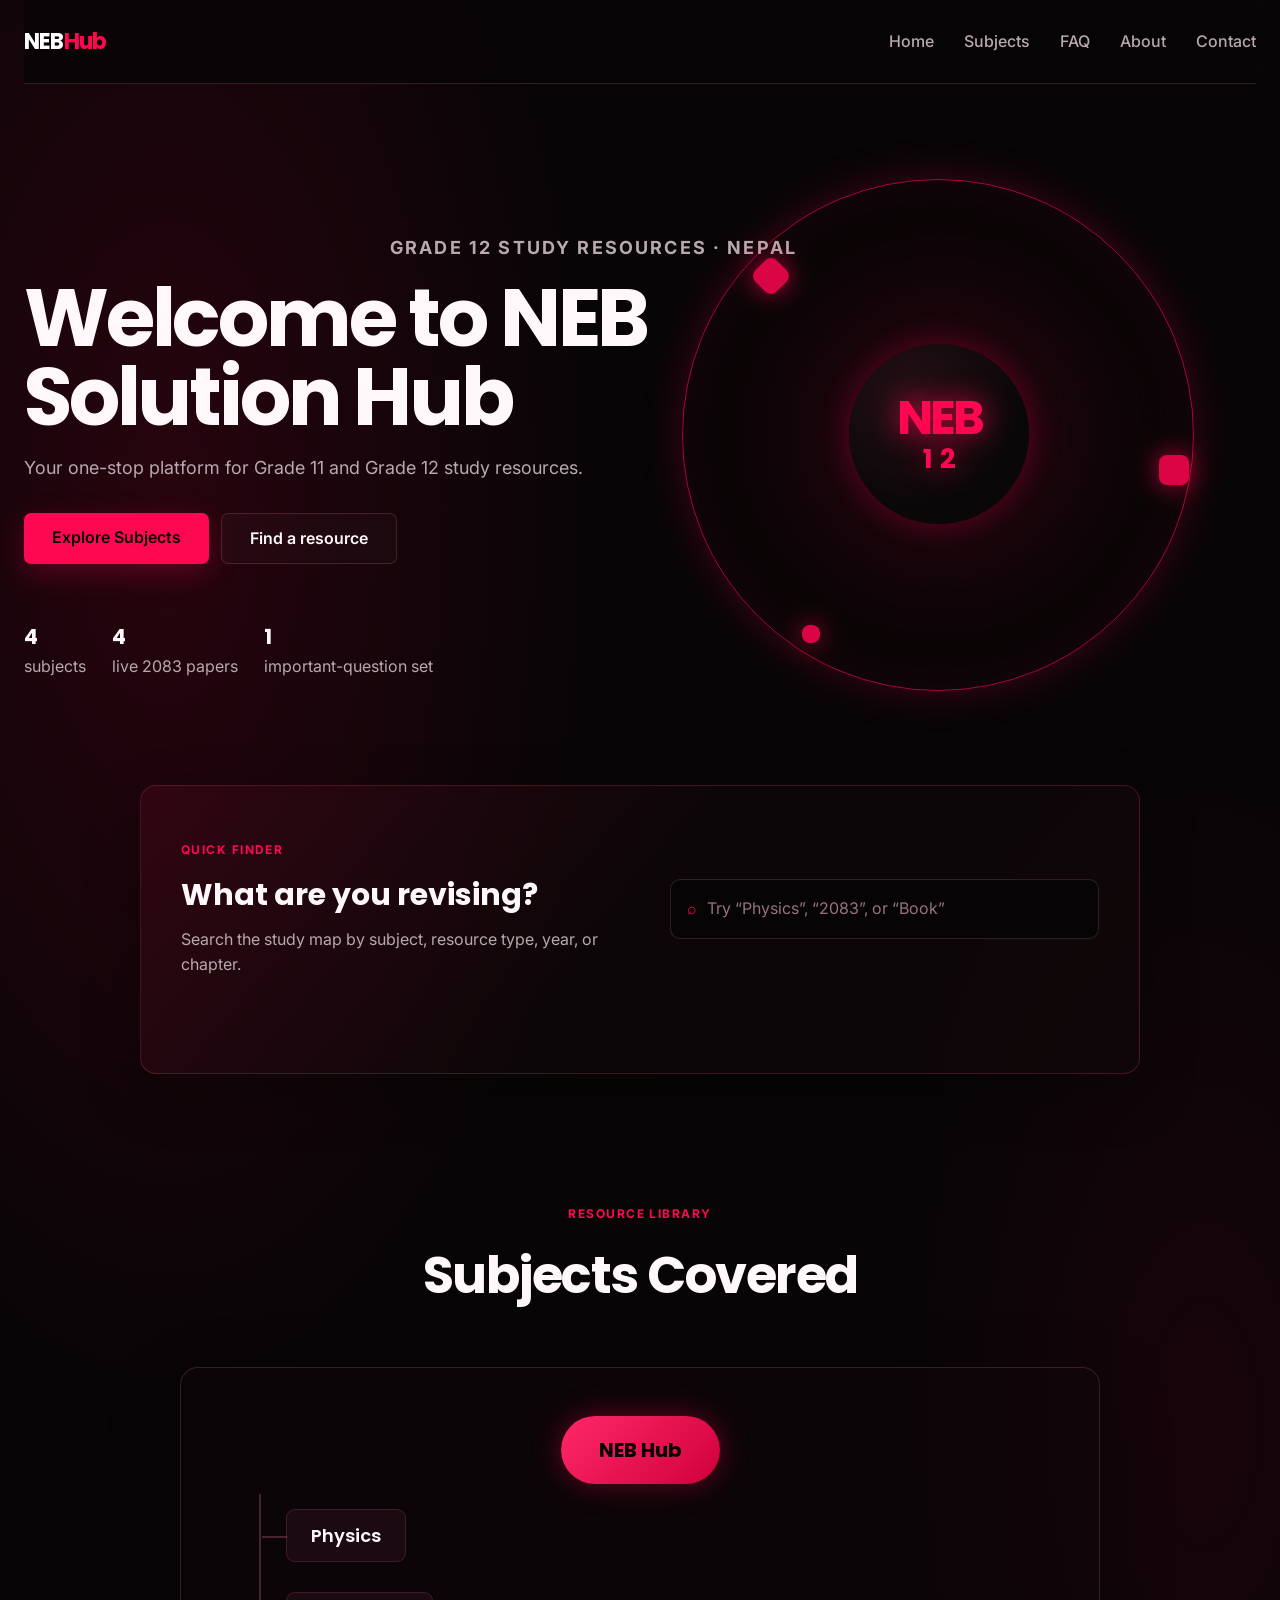
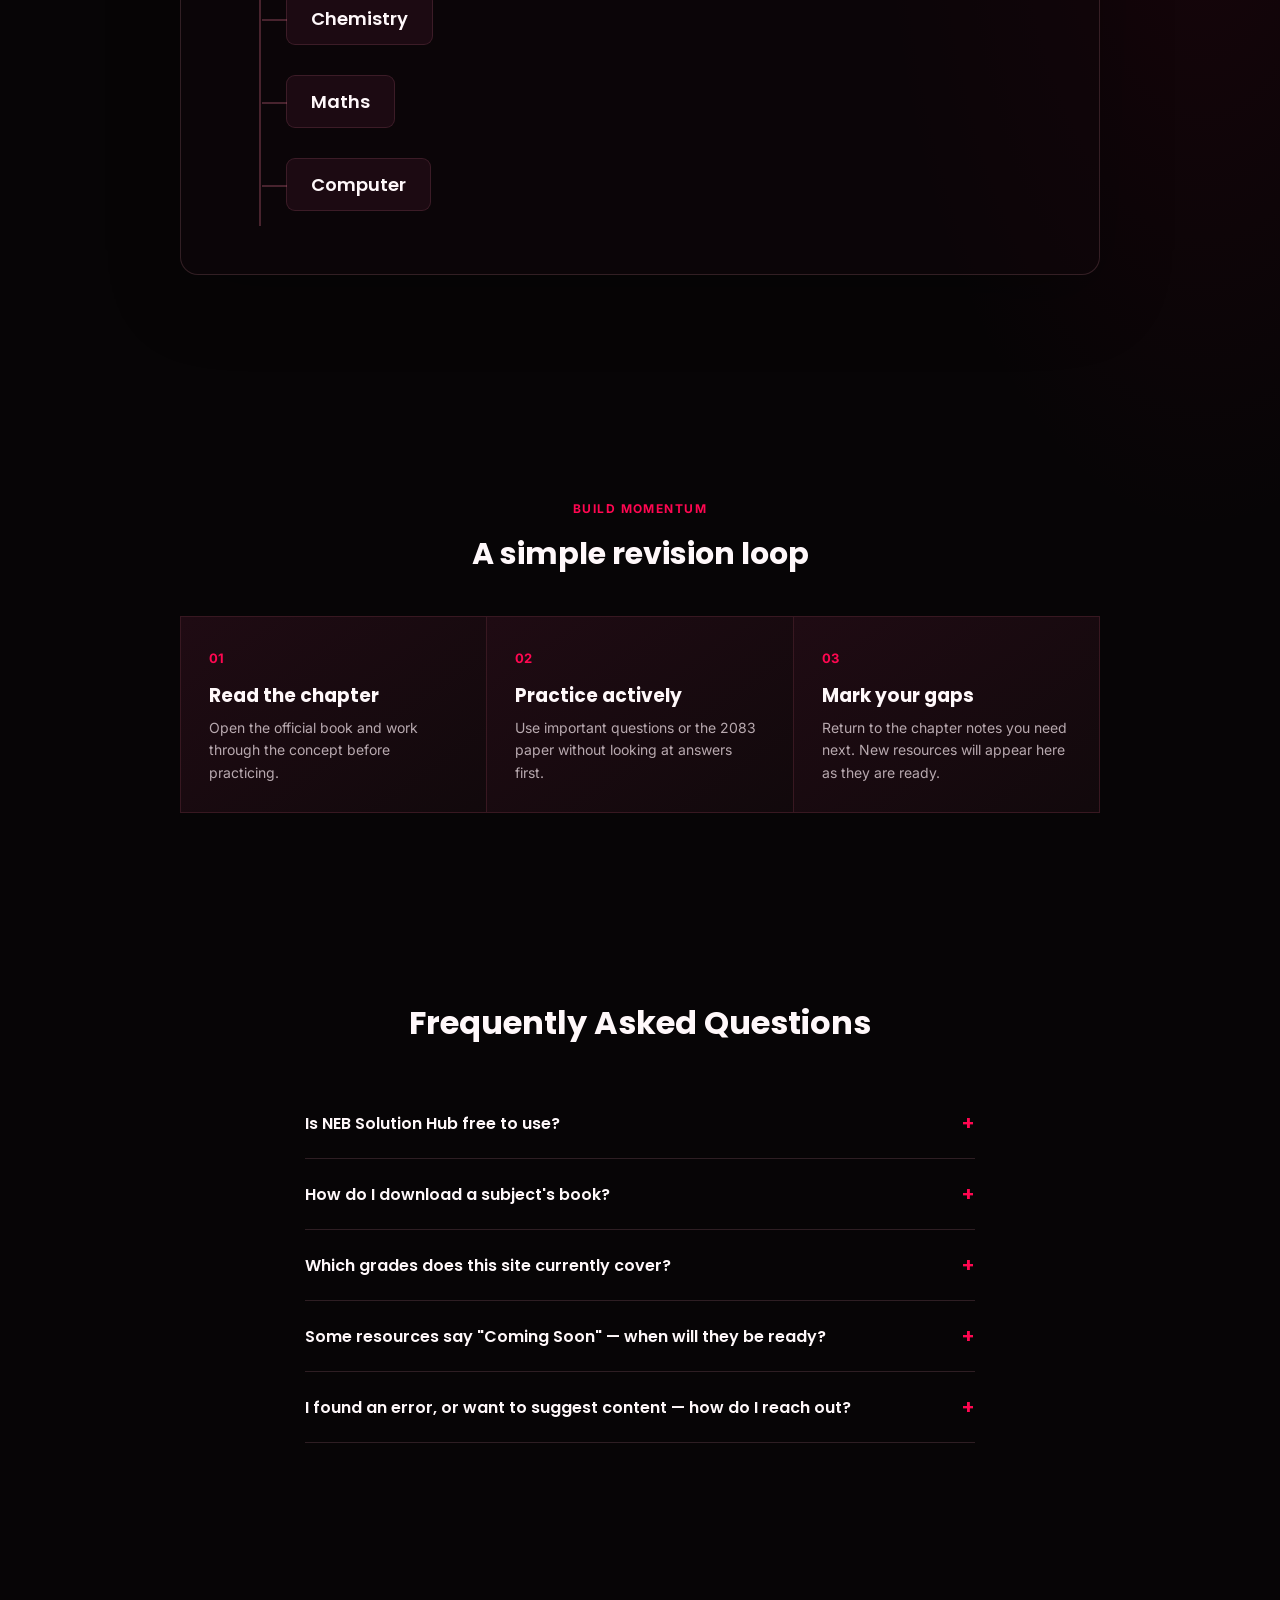
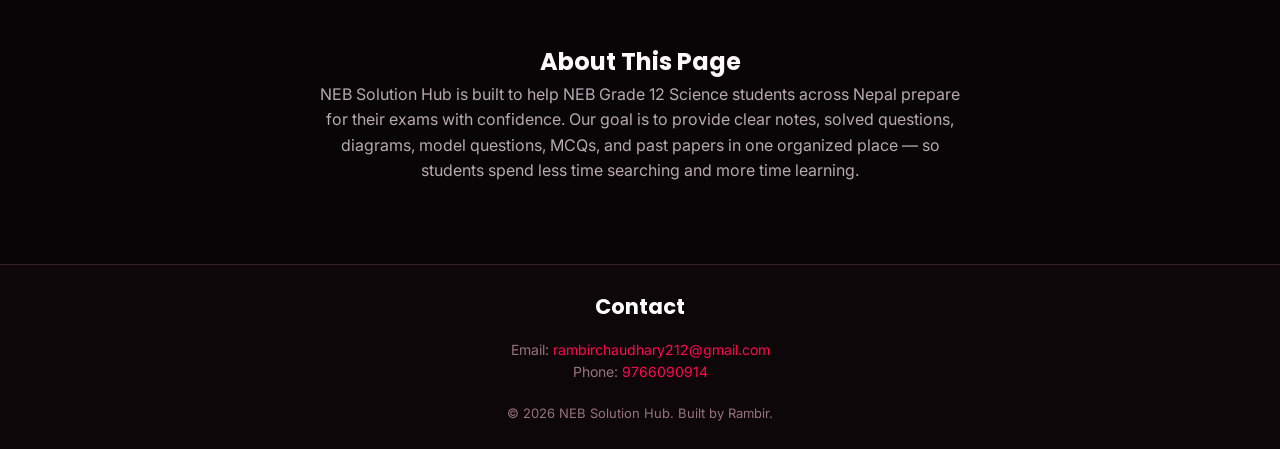
==== commit b59526fd: "Use NEB 12 in hero orbit" ====
--- a/index.html
+++ b/index.html
@@ -27,7 +27,7 @@
     <main id="main-content">
     <header class="hero reveal" id="home">
         <div class="hero-orbit" aria-hidden="true">
-            <span class="orbit-core">N</span><i class="orbit-dot dot-one"></i><i class="orbit-dot dot-two"></i><i class="orbit-dot dot-three"></i>
+            <span class="orbit-core"><span>NEB</span><small>12</small></span><i class="orbit-dot dot-one"></i><i class="orbit-dot dot-two"></i><i class="orbit-dot dot-three"></i>
         </div>
         <p class="eyebrow">Grade 12 study resources · Nepal</p>
         <h1 class="glow">Welcome to NEB Solution Hub</h1>
--- a/style.css
+++ b/style.css
@@ -780,7 +780,9 @@
 .btn-secondary { box-shadow: none; background: rgba(255,255,255,.02); }
 .hero-stats { justify-content: flex-start; margin-top: 56px; }
 .hero-orbit { position: absolute; right: 5%; top: 95px; width: 510px; height: 510px; display: grid; place-items: center; pointer-events: none; }
-.orbit-core { display: grid; place-items: center; width: 180px; height: 180px; border-radius: 50%; font-family: var(--font-heading); font-size: 88px; font-weight: 700; color: var(--color-accent); text-shadow: 0 0 28px rgba(255,7,81,.8); background: radial-gradient(circle at 35% 28%, #251016, #090708 67%); box-shadow: 0 0 32px rgba(255,7,81,.34); animation: float 5s ease-in-out infinite; }
+.orbit-core { display: grid; place-content: center; width: 180px; height: 180px; border-radius: 50%; font-family: var(--font-heading); font-weight: 700; color: var(--color-accent); text-shadow: 0 0 28px rgba(255,7,81,.8); background: radial-gradient(circle at 35% 28%, #251016, #090708 67%); box-shadow: 0 0 32px rgba(255,7,81,.34); animation: float 5s ease-in-out infinite; line-height: .85; text-align: center; }
+.orbit-core span { font-size: 48px; letter-spacing: -3px; }
+.orbit-core small { display: block; margin-top: 9px; font-size: 27px; letter-spacing: 7px; text-indent: 7px; }
 .orbit-dot { position: absolute; width: 30px; height: 30px; background: var(--color-accent); border-radius: 8px; opacity: .85; box-shadow: 0 0 24px rgba(255,7,81,.85); animation: float 4s ease-in-out infinite; }
 .dot-one { top: 16%; left: 14%; transform: rotate(45deg); }.dot-two { top: 54%; right: 1%; animation-delay: -1.5s; }.dot-three { bottom: 9%; left: 23%; width: 18px; height: 18px; animation-delay: -2.6s; }
 
@@ -801,4 +803,4 @@
 @keyframes float { 50% { translate: 0 -13px; } }
 @keyframes breathe { 50% { scale: 1.035; opacity: .72; } }
 @media (max-width: 860px) { .hero { min-height: auto; padding-top: 110px; padding-bottom: 80px; text-align: center; }.hero::before, .hero::after, .hero-orbit { opacity: .22; right: 50%; translate: 50% 0; }.hero h1, .hero p:not(.eyebrow) { margin-left: auto; margin-right: auto; }.hero-actions, .hero-stats { justify-content: center; }.mindmap { padding: 28px 20px; } }
-@media (max-width: 768px) { .navbar, .hero { width: min(100% - 40px, 1240px); }.navbar { padding: 18px 0; }.nav-links { top: 68px; right: 0; border: 1px solid var(--color-border); border-radius: 12px; background: rgba(15, 7, 10, .97); box-shadow: 0 15px 40px rgba(0,0,0,.45); }.hero h1 { letter-spacing: -2px; }.hero-orbit, .hero::before, .hero::after { width: 360px; height: 360px; top: 140px; }.orbit-core { width: 115px; height: 115px; font-size: 58px; }.subjects { padding: 90px 20px 70px; }.mindmap { padding: 25px 12px; }.chapter-block { padding: 22px 17px; } }
+@media (max-width: 768px) { .navbar, .hero { width: min(100% - 40px, 1240px); }.navbar { padding: 18px 0; }.nav-links { top: 68px; right: 0; border: 1px solid var(--color-border); border-radius: 12px; background: rgba(15, 7, 10, .97); box-shadow: 0 15px 40px rgba(0,0,0,.45); }.hero h1 { letter-spacing: -2px; }.hero-orbit, .hero::before, .hero::after { width: 360px; height: 360px; top: 140px; }.orbit-core { width: 115px; height: 115px; }.orbit-core span { font-size: 32px; letter-spacing: -2px; }.orbit-core small { margin-top: 6px; font-size: 18px; letter-spacing: 5px; text-indent: 5px; }.subjects { padding: 90px 20px 70px; }.mindmap { padding: 25px 12px; }.chapter-block { padding: 22px 17px; } }
